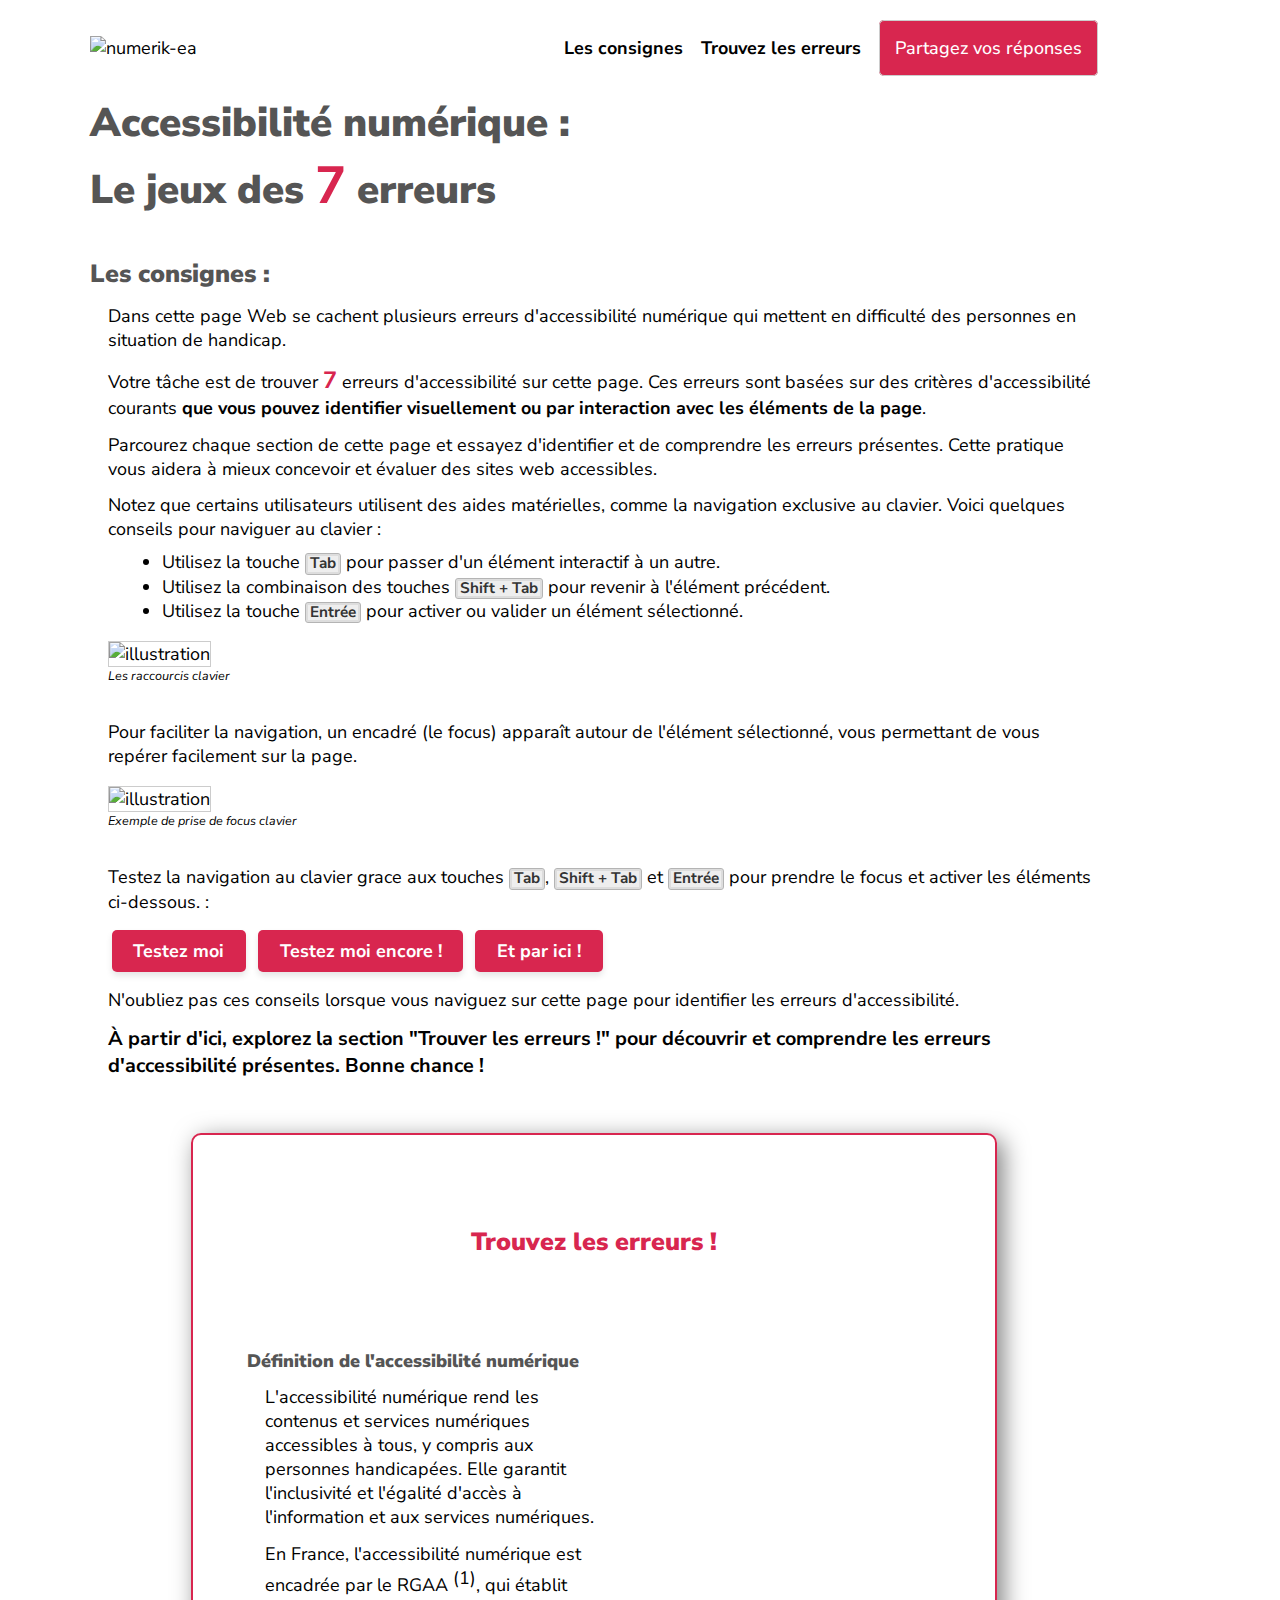
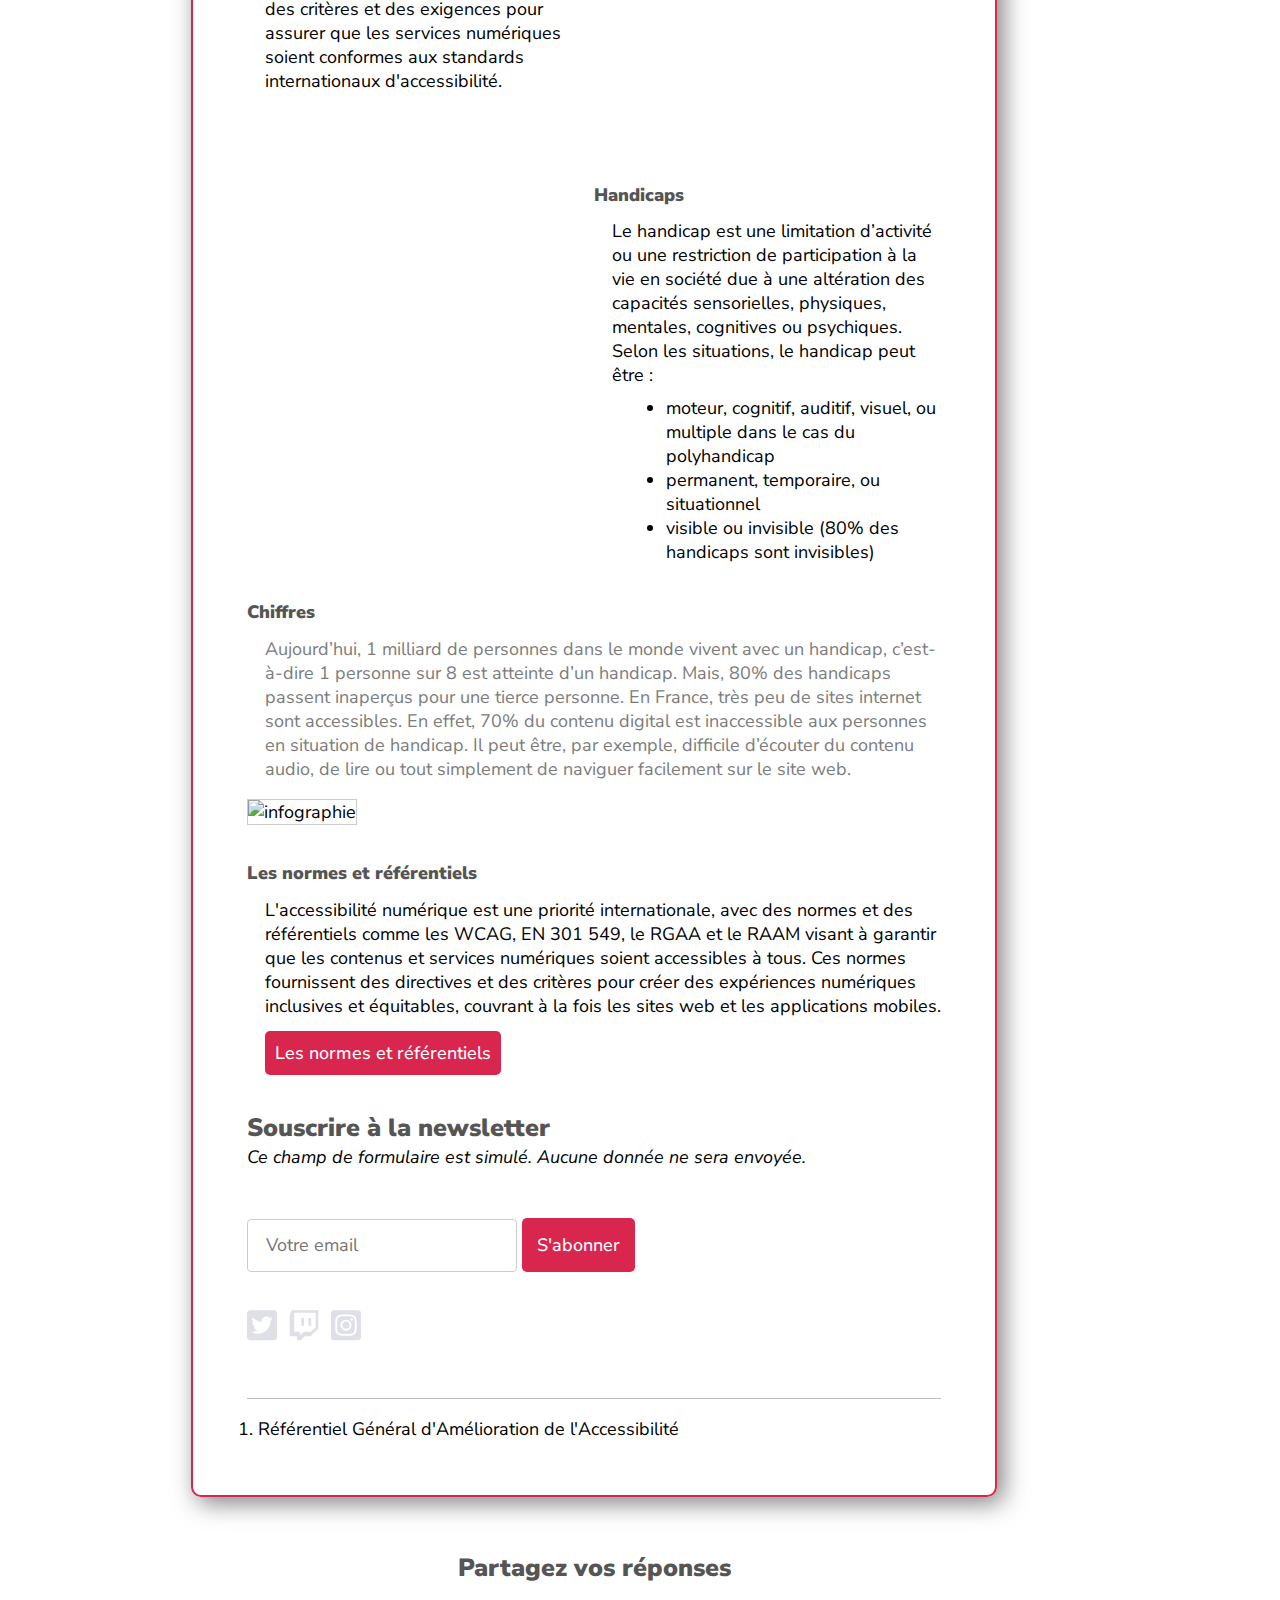
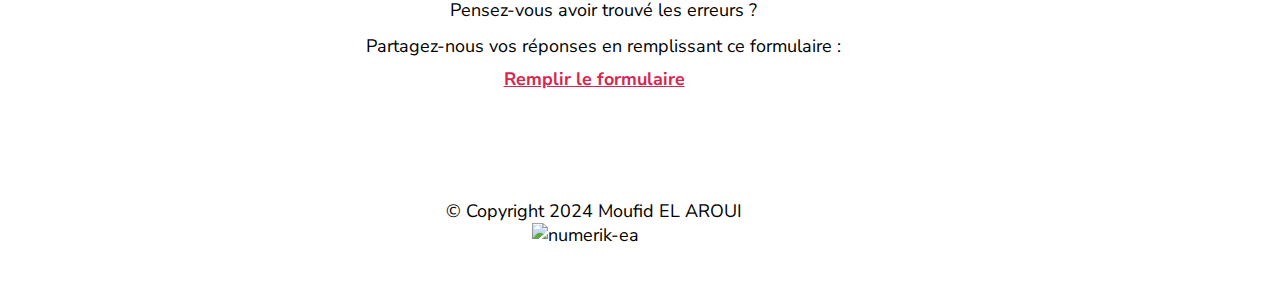
==== index.html @ 6dbd7372 "legende" ====
<!DOCTYPE html>
<html lang="fr">

<head>
    <meta charset="UTF-8">
    <meta http-equiv="X-UA-Compatible" content="IE=edge">
    <meta name="viewport" content="width=device-width, initial-scale=1.0">

    <!-- **********CSS*********** -->
    <link rel="stylesheet" href="./assets/style.css">

    <title>Accessibilité numérique : Trouvez les erreurs</title>
</head>


<!-- ***********BODY*********** -->

<body>

    <!-- ***********HEADER********** -->
    <header class="header" role="banner">

        <div class="header-logo">
            <img class="icon" src="./assets/img/numerik-ea-thumb.jpg" alt="numerik-ea">
        </div>
        <nav class="nav" role="navigation">
            <ul class="ul">
                <li><a href="#les_consignes">Les consignes</a></li>
                <li><a href="#les_erreurs">Trouvez les erreurs</a></li>
                <li><a href="#partage">Partagez vos réponses</a></li>

            </ul>
        </nav>
        <button type="button" id="mobile-nav-btn" class="mobile-nav-btn" aria-expanded="false">
            <img src="https://upload.wikimedia.org/wikipedia/commons/b/b2/Hamburger_icon.svg" alt="Menu">
        </button>
    </header>

    <div id="mobile-nav">
        <nav class="nav" role="navigation">
            <ul class="ul Cul">
                <li><a href="#les_consignes">Les consignes</a></li>
                <li><a href="#les_erreurs">Trouvez les erreurs</a></li>
                <li><a href="#paratge">Partagez vos réponses</a></li>
            </ul>
        </nav>
    </div>

    <main class="main" role="main" id="main">
        <div class="home">
            <h1 class="h1">Accessibilité numérique : <br> Le jeux des <span class="seven">7</span> erreurs</h1>
            <h2 id="les_consignes" class="h2">Les consignes :</h2>
            <section class="section3">

                <div class="content">

                    <p class="bullet Cbullet">Dans cette page Web se cachent plusieurs erreurs d'accessibilité numérique
                        qui
                        mettent en difficulté
                        des personnes en situation de handicap.</p>
                    <p class="bullet Cbullet">Votre tâche est de trouver <span class="seven">7</span> erreurs
                        d'accessibilité sur cette page. Ces
                        erreurs sont basées sur des critères d'accessibilité courants <strong>que
                            vous pouvez identifier visuellement ou par interaction avec les éléments de la
                            page</strong>.</p>
                    <p class="bullet Cbullet">Parcourez chaque section de cette page et essayez d'identifier et de
                        comprendre les erreurs présentes. Cette pratique vous aidera à mieux concevoir et évaluer des
                        sites
                        web accessibles.</p>
                    <p class="bullet Cbullet">Notez que certains utilisateurs utilisent des aides matérielles, comme la
                        navigation exclusive au clavier. Voici quelques conseils pour naviguer au clavier :</p>
                    <ul class="ul2 Cul2">
                        <li>Utilisez la touche <span class="kbd">Tab</span> pour passer d'un élément interactif à un
                            autre.
                        </li>
                        <li>Utilisez la combinaison des touches <span class="kbd">Shift + Tab</span> pour revenir à
                            l'élément
                            précédent.
                        </li>
                        <li>Utilisez la touche <span class="kbd">Entrée</span> pour activer ou valider un élément
                            sélectionné.</li>
                    </ul>
                    <figure role="figure" aria-label="les raccourcis clavier"><img class="img__info" src="/assets/img/clavier3.png" alt="illustration">
                        <figcaption>
                            Les raccourcis clavier
                        </figcaption>
                    </figure>
                    
                    <p class="bullet Cbullet">Pour faciliter la navigation, un encadré (le focus) apparaît autour de
                        l'élément sélectionné, vous permettant de vous repérer facilement sur la page.</p>
                        <figure role="figure" aria-label="exemple de prise de focus"><img class="img__info" src="/assets/img/focus.png" alt="illustration">
                            <figcaption>
                                Exemple de prise de focus clavier
                            </figcaption>
                        </figure>
                        
                    <p class="bullet Cbullet">Testez la navigation au clavier grace aux touches <span
                            class="kbd">Tab</span>, <span class="kbd">Shift + Tab</span> et <span
                            class="kbd">Entrée</span> pour prendre le focus et activer les éléments ci-dessous. :</p>
                    <div class="button-container"><button onclick="alert('Réussi !')" tabindex="0">Testez moi</button>
                        <button onclick="alert('Réussi !')" tabindex="0">Testez moi encore !</button>
                        <button onclick="alert('Réussi !')" tabindex="0">Et par ici !</button>
                    </div>
                    <p class="bullet Cbullet">N'oubliez pas ces conseils lorsque vous naviguez sur cette page pour
                        identifier les erreurs d'accessibilité.</p>
                    <p class="bullet Cbullet motivation">À partir d'ici, explorez la section "Trouver les erreurs !"
                        pour
                        découvrir et comprendre les erreurs d'accessibilité présentes. Bonne chance !</p>
                </div>
                <!-- <div class="img__container"><img src="/assets/img/instructional-aids_tcm11-262156_w1024_n.png" alt="">
                </div> -->
            </section>
            <div class="errors">
                <h2 class="h2" id="les_erreurs">Trouvez les erreurs !</h2>
                <section class="section">

                    <div class="content">
                        <h3 class="h3">Définition de l'accessibilité numérique</h3>
                        <p class="bullet Cbullet">
                            L'accessibilité numérique rend les contenus et services numériques accessibles à tous, y
                            compris aux personnes handicapées. Elle garantit l'inclusivité et l'égalité d'accès à
                            l'information et aux services numériques.</p>
                        <p class="bullet Cbullet">En France, l'accessibilité numérique est encadrée par le RGAA<a
                                id="note1a"> <sup>(1)</sup></a>,
                            qui établit des critères et des exigences pour assurer que les services numériques soient
                            conformes aux standards internationaux d'accessibilité.</p>
                    </div>
                    <div class="img__container"><img src="/assets/img/ay11-700x510.png" alt="">
                    </div>
                </section>
                <section class="section">
                    <div  class="img__container"><img  src="/assets/img/handicap.jpg" alt="">
                    </div>
                    <div class="content">
                        <h3 class="h3">Handicaps</h3>
                        <p class="bullet Cbullet">Le handicap est une limitation d’activité ou une restriction de
                            participation
                            à la vie
                            en société due à une altération des capacités sensorielles, physiques, mentales, cognitives
                            ou
                            psychiques. Selon les situations, le handicap peut être :</p>

                        <ul class="ul2 Cul2">
                            <li>moteur, cognitif, auditif, visuel, ou multiple dans le cas du polyhandicap</li>
                            <li>permanent, temporaire, ou situationnel</li>
                            <li>visible ou invisible (80% des handicaps sont invisibles)</li>
                        </ul>
                    </div>

                </section>
                <section class="section3">

                    <div class="content">
                        <h3 class="h3">Chiffres</h3>
                        <p class="bullet">Aujourd’hui, 1 milliard de personnes dans le monde vivent avec un
                            handicap,
                            c’est-à-dire 1 personne sur 8 est atteinte d’un handicap. Mais, 80% des handicaps passent
                            inaperçus
                            pour une tierce personne.
                            En France, très peu de sites internet sont accessibles. En effet, 70% du contenu digital est
                            inaccessible aux personnes en situation de handicap. Il peut être, par exemple, difficile
                            d’écouter
                            du contenu audio, de lire ou tout simplement de naviguer facilement sur le site web. </p>

                    </div>
                    <div class="stats">
                        <img id="infography" src="./assets/img/1637050311523_NC.jpg" alt="infographie">
                    </div>
                </section>
                <section class="section3">

                    <div class="content">
                        <h3 class="h3" id="normeref">Les normes et référentiels</h3>
                        <p class="bullet Cbullet">L'accessibilité numérique est une priorité internationale, avec des
                            normes
                            et des référentiels comme les WCAG, EN 301 549, le RGAA et le RAAM visant à garantir que les
                            contenus et services numériques soient accessibles à tous. Ces normes fournissent des
                            directives
                            et des critères pour créer des expériences numériques inclusives et équitables, couvrant à
                            la
                            fois les sites web et les applications mobiles.</p>

                    </div>
                    <div class="x">
                        <button class="modal-toggle">Les normes et référentiels</button>
                        <div class="modal" role="dialog" aria-labelledby="modal__label" aria-modal="true">
                            <div class="modal__body">
                                <div class="modal__close">Fermer</div>

                                <h1 id="modal__label" tabindex="-1">Les normes et référentiels</h1>
                                <p>
                                <ul class="ul2 Cul2">
                                    <li>
                                        <h3 class="h3">WCAG (Web Content Accessibility Guidelines)</h3>
                                        <p class="bullet Cbullet">Les <a
                                                href="https://www.w3.org/WAI/standards-guidelines/wcag/fr">WCAG</a> sont
                                            des
                                            lignes directrices internationales pour l'accessibilité du contenu web,
                                            développées par le W3C (World Wide Web Consortium) à travers l'Initiative
                                            pour
                                            l'accessibilité du web (WAI). </p>
                                    </li>
                                    <li>
                                        <h3 class="h3">EN 301 549</h3>
                                        <p class="bullet Cbullet"><a
                                                href="https://www.google.com/url?sa=t&rct=j&q=&esrc=s&source=web&cd=&ved=2ahUKEwjItPX-kceGAxWGUaQEHS28MygQFnoECBIQAQ&url=https%3A%2F%2Faccessibilite.numerique.gouv.fr%2Fdoc%2Ffr_301549v020102p.pdf&usg=AOvVaw0vow2rZ2_fEWPfgcjVpPuM&opi=89978449">EN
                                                301 549</a> est la norme européenne spécifiant les exigences
                                            fonctionnelles
                                            pour l'accessibilité des produits et services TIC (technologies de
                                            l'information
                                            et de la communication). Cette norme a été élaborée par le CEN, le CENELEC
                                            et
                                            l'ETSI en réponse à une demande de la Commission européenne. Elle est basée
                                            sur
                                            les WCAG et d'autres standards internationaux, et elle couvre un large
                                            éventail
                                            de technologies, y compris les sites web, les applications, les logiciels et
                                            le
                                            matériel.</p>
                                    </li>
                                    <li>
                                        <h3 class="h3">RGAA (Référentiel Général d'Amélioration de l'Accessibilité)</h3>
                                        <p class="bullet Cbullet">Le <a
                                                href="https://accessibilite.numerique.gouv.fr/">RGAA</a> est le
                                            référentiel
                                            français pour l'accessibilité des services numériques. Il vise à rendre les
                                            services de l'État accessibles à tous. Les exigences du RGAA sont alignées
                                            sur
                                            les WCAG 2.1 niveau AA. Il fournit un cadre détaillé pour l'évaluation et
                                            l'amélioration de l'accessibilité des sites web et des applications,
                                            incluant
                                            des critères spécifiques et des tests pour vérifier la conformité.</p>
                                    </li>
                                    <li>
                                        <h3 class="h3">RAAM (Référentiel d'Accessibilité pour les Applications Mobiles)
                                        </h3>
                                        <p class="bullet Cbullet">Le <a
                                                href="https://accessibilite.public.lu/fr/raam1/index.html">RAAM</a> est
                                            un
                                            référentiel spécifiquement conçu pour l'accessibilité des applications
                                            mobiles.
                                            Il s'inspire des WCAG et des meilleures pratiques en matière d'accessibilité
                                            numérique, tout en s'adaptant aux particularités des interfaces mobiles. Le
                                            RAAM
                                            fournit des lignes directrices pour garantir que les applications mobiles
                                            soient
                                            accessibles aux utilisateurs ayant divers handicaps, en tenant compte des
                                            interactions tactiles, de la navigation sur petit écran et des technologies
                                            d'assistance mobiles.</p>
                                    </li>
                                </ul>
                                </p>

                            </div>
                            <div class="modal__overlay"></div>
                        </div>
                    </div>

                </section>

                <section class="section3">


                    <h3 class="h2" id="newsletter">Souscrire à la newsletter</h3>
                    <p><i>Ce champ de formulaire est simulé. Aucune donnée ne sera envoyée.</i></p>
                    <form>
                        <div class="form-group Cform-group">

                            <!-- <label class="label" for="xxx">Votre adresse email (exemple : nom@mail.fr): </label> -->
                            <input type="email" id="xxx" placeholder="Votre email" autocomplete="email">
                            <button type="submit">S'abonner</button>
                        </div>
                    </form>

                    <div class="social Csocial">
                        <ul class="ul">
                            <li><a href="#"><svg role="img" aria-label="Visitez notre page Twitter"
                                        xmlns="http://www.w3.org/2000/svg" viewBox="0 0 448 512">
                                        <path
                                            d="M400 32H48C21.5 32 0 53.5 0 80v352c0 26.5 21.5 48 48 48h352c26.5 0 48-21.5 48-48V80c0-26.5-21.5-48-48-48zm-48.9 158.8c.2 2.8.2 5.7.2 8.5 0 86.7-66 186.6-186.6 186.6-37.2 0-71.7-10.8-100.7-29.4 5.3.6 10.4.8 15.8.8 30.7 0 58.9-10.4 81.4-28-28.8-.6-53-19.5-61.3-45.5 10.1 1.5 19.2 1.5 29.6-1.2-30-6.1-52.5-32.5-52.5-64.4v-.8c8.7 4.9 18.9 7.9 29.6 8.3a65.447 65.447 0 0 1-29.2-54.6c0-12.2 3.2-23.4 8.9-33.1 32.3 39.8 80.8 65.8 135.2 68.6-9.3-44.5 24-80.6 64-80.6 18.9 0 35.9 7.9 47.9 20.7 14.8-2.8 29-8.3 41.6-15.8-4.9 15.2-15.2 28-28.8 36.1 13.2-1.4 26-5.1 37.8-10.2-8.9 13.1-20.1 24.7-32.9 34z" />
                                    </svg></a></li>

                            <li><a href="#"><svg role="img" aria-label="Visitez notre page Discord"
                                        xmlns="http://www.w3.org/2000/svg" viewBox="0 0 448 512">
                                        <path
                                            d="M40.1 32L10 108.9v314.3h107V480h60.2l56.8-56.8h87l117-117V32H40.1zm357.8 254.1L331 353H224l-56.8 56.8V353H76.9V72.1h321v214zM331 149v116.9h-40.1V149H331zm-107 0v116.9h-40.1V149H224z" />
                                    </svg>
                                </a></li>
                            <li><a href="#"><svg role="img" aria-label="Visitez notre page Instagram"
                                        xmlns="http://www.w3.org/2000/svg" data-prefix="fab"
                                        data-icon="instagram-square" class="svg-inline--fa fa-instagram-square fa-w-14"
                                        viewBox="0 0 448 512">
                                        <path
                                            d="M224,202.66A53.34,53.34,0,1,0,277.36,256,53.38,53.38,0,0,0,224,202.66Zm124.71-41a54,54,0,0,0-30.41-30.41c-21-8.29-71-6.43-94.3-6.43s-73.25-1.93-94.31,6.43a54,54,0,0,0-30.41,30.41c-8.28,21-6.43,71.05-6.43,94.33S91,329.26,99.32,350.33a54,54,0,0,0,30.41,30.41c21,8.29,71,6.43,94.31,6.43s73.24,1.93,94.3-6.43a54,54,0,0,0,30.41-30.41c8.35-21,6.43-71.05,6.43-94.33S357.1,182.74,348.75,161.67ZM224,338a82,82,0,1,1,82-82A81.9,81.9,0,0,1,224,338Zm85.38-148.3a19.14,19.14,0,1,1,19.13-19.14A19.1,19.1,0,0,1,309.42,189.74ZM400,32H48A48,48,0,0,0,0,80V432a48,48,0,0,0,48,48H400a48,48,0,0,0,48-48V80A48,48,0,0,0,400,32ZM382.88,322c-1.29,25.63-7.14,48.34-25.85,67s-41.4,24.63-67,25.85c-26.41,1.49-105.59,1.49-132,0-25.63-1.29-48.26-7.15-67-25.85s-24.63-41.42-25.85-67c-1.49-26.42-1.49-105.61,0-132,1.29-25.63,7.07-48.34,25.85-67s41.47-24.56,67-25.78c26.41-1.49,105.59-1.49,132,0,25.63,1.29,48.33,7.15,67,25.85s24.63,41.42,25.85,67.05C384.37,216.44,384.37,295.56,382.88,322Z" />
                                    </svg></a></li>
                        </ul>
                    </div>
                </section>
                <div class="notebdp">
                    <h2 class="visually-hidden" id="footnote-label">Notes de bas de page</h2>
                    <ol>
                        <li id="note1">Référentiel Général d'Amélioration de l'Accessibilité </li>
                    </ol>
                </div>
            </div>
            <div class="form-link">
                <h2 id="partage" class="h2">Partagez vos réponses</h2>
                <p class="bullet Cbullet">Pensez-vous avoir trouvé les erreurs ?</p>
                    <p class="bullet Cbullet">Partagez-nous vos réponses en
                        remplissant ce formulaire :</p>
                <a href="https://example.com/form" target="_blank">Remplir le formulaire</a>
            </div>
        </div>
    </main>
    <footer class="footer" role="contentinfo">

        <div class="iconcopy">
            <p class="copyright Ccopyright">© Copyright 2024 Moufid EL AROUI</p>
            <img class="icon" src="./assets/img/numerik-ea-thumb.jpg" alt="numerik-ea">

            <!-- <a href="https://www.numerik-ea.fr/" class="numerikea" aria-label="Visiter le site numerikea"><img
                        src="./assets/img/téléchargement.png" alt="numerikea"></a> -->
        </div>
    </footer>

    <!-- **********JAVASCRIPT*********** -->
    <script src="./assets/main.js"></script>
</body>

</html>
---- assets/style.css ----
@import url("https://fonts.googleapis.com/css2?family=Nunito+Sans:wght@200;300;400;600;700;800&display=swap");
* {
  margin: 0;
  padding: 0;
  font-family: "Nunito Sans", sans-serif;
  box-sizing: border-box;
  font-size: 18px;
}

body {
  background-color: #ffffff;
  color: black;
  width: 90%;
  margin: 1rem 2rem 2rem 1rem;
  /* counter-reset: footnotes; */
}
body .sr-only {
  border: 0 !important;
  clip: rect(1px, 1px, 1px, 1px) !important;
  -webkit-clip-path: inset(50%) !important;
  clip-path: inset(50%) !important;
  height: 1px !important;
  overflow: hidden !important;
  padding: 0 !important;
  position: absolute !important;
  width: 1px !important;
  white-space: nowrap !important;
}

body .header {
  display: flex;
  justify-content: space-between;
  align-items: center;
  margin-top: 2rem;
  margin-bottom: 2rem;
}
body .header .nav {
  display: none;
}
.icon {
  max-width: 10rem;
  max-height: 10rem;
  margin-right: 1rem;
}

body #mobile-nav-btn {
  background: none;
  border: none;
}

body #mobile-nav {
  background-color: #d8264f;
  color: white;
  margin: Opx auto;
  display: none;
  margin-bottom: 1rem;
}
body #mobile-nav .nav {
  width: 100%;
  padding: 20px 0px;
}
body #mobile-nav .nav .ul {
  list-style-type: none;
  display: flex;
  flex-direction: column;
  align-items: flex-start;
  justify-content: center;
  row-gap: 5px;
}
body #mobile-nav .nav .ul li {
  width: 100%;
  padding: 10px;
}
body #mobile-nav .nav .ul li a {
  display: block;
  text-decoration: none;
  color: #fff;
  font-weight: 700;
  text-align: center;
}
body #mobile-nav .nav .ul li a:hover {
  color: black;
}
body #mobile-nav.active {
  display: block;
}
body .mobile-nav-btn {
  cursor: pointer;
  margin-left: 2rem;
}
body .home .section {
  margin-top: 3rem;
}

.seven {
  font-weight: bold;
  font-size: 130%;
  color: #d8264f;
}
.motivation {
  margin-top: 20px;
  font-size: 1.1em;
  font-weight: bold;
  color: #333;
}

p a[title^="Aller à la note de bas de page"] {
  /* counter-increment: footnotes;  */
  text-decoration: none;
  color: inherit;
  cursor: pointer;
  /* outline: none; 2 */
}

li a[title^="Aller à la note de bas de page"] {
  /* counter-increment: footnotes;  */
  text-decoration: none;
  color: inherit;
  cursor: pointer;
  /* outline: none;*/
}

p a[title^="Aller à la note de bas de page"] sup {
  vertical-align: super;
  font-size: 0.6em;
  font-weight: bold;
  margin-left: 2px;
  color: inherit;
}

li a[title^="Aller à la note de bas de page"] sup {
  vertical-align: super;
  font-size: 0.6em;
  font-weight: bold;
  margin-left: 2px;
  color: inherit;
}

.errors {
  max-width: 80%;
  border: #d8264f solid 2px;
  padding : 1rem;
  margin-right: auto;
  margin-left: auto;
  margin-top: 3rem;
  margin-bottom: 3rem;
  border-radius: 10px;
  box-shadow: 6px 6px 25px rgba(0, 0, 0, 0.5);
}

#les_erreurs{
  color: #d8264f;
}


.notebdp {
  margin-top: 50px;
  border-top: 1px solid silver;
  font-size: 0.8em;
}

.notebdp ol {
  margin-top: 1rem;
  margin-left: 0.6rem;
}

.visually-hidden {
  position: absolute;
  clip: rect(0 0 0 0);
  visibility: hidden;
  opacity: 0;
}

.kbd {
  background-color: #eee;
  border: 1px solid #b4b4b4;
  border-radius: 3px;
  box-shadow: 0 1px 0 #fff, 0 0 0 2px #ddd inset;
  color: #333;
  display: inline-block;
  font-size: 0.85em;
  font-weight: 700;
  line-height: 1;
  padding: 2px 4px;
  white-space: nowrap;
}
.button-container {
  margin-top: 0.7rem;
  margin-left: 1rem;
}
.button-container button {
  background-color: #d8264f;
  color: white;
  border: none;
  border-radius: 5px;
  padding: 0.5rem 1.2rem;
  margin: 0.2rem;
  font-size: 1em;
  font-weight: bold;
  cursor: pointer;
  transition: background-color 0.3s, transform 0.3s;
  box-shadow: 0 4px 6px rgba(0, 0, 0, 0.1);
}

.section .img__container img {
  width: 40%;
  max-width: 100%;
  height: auto;
}

.section .img__container {
  display: none;
}

p.bullet {
  margin-top: 0.7rem;
  margin-left: 1rem;
  color: #7c7c7c;
  /* text-align: justify; */
  /* font-size: 0.9rem; */
}



p.Cbullet {
  color: black;
}


.ul2 {
  margin-top: 0.5rem;
  margin-left: 4rem;
  /* font-size: 0.9rem; */
  color: #7c7c7c;
}

.Cul2 {
  color: black;
}

body .home .h1 {
  font-size: 40px;
  color: #555555;
  font-weight: 900;
  margin-bottom: 0.7rem;
}

body .home .h2 {
  font-size: 25px;
  color: #555555;
  font-weight: 900;
  margin-top: 2rem;
}

body .home .h3 {
  margin-top: 2rem;
  font-weight: 900;
  color: #555555;
}

body .home .stats img {
  width: 100%;
  margin-top: 1rem;
  border: 1px solid #cccccc;
}



body .home form .form-group {
  margin-top: 2rem;
}

body .home form .form-group .label {
  color: black;
}

body .home form .form-group input {
  background: #ffffff;
  padding: 0.75rem 1rem; /* Ajout de padding pour une meilleure ergonomie */
  width: 100%; /* Assure que l'input prend toute la largeur disponible */
  max-width: 15rem; /* Empêche l'input de dépasser la largeur de son conteneur */
  border: 1px solid #ccc; /* Utilisation d'une couleur de bordure plus douce */
  border-radius: 4px;
  box-sizing: border-box; /* Assure que padding et border sont inclus dans la largeur totale */
  margin-top: 0.75rem; /* Espace entre les éléments */
  transition: border-color 0.3s;
}

body .home form .form-group button {
  background: #d8264f;
  color: #ffffff;
  padding: 15px;
  border: 0;
  border-radius: 5px;
  font-weight: 500;
  font-size: 1rem;
  outline: none;
  cursor: pointer;
  /* margin-top: 0.75rem; */
}

body .home form .Cform-group button {
  background: #d8264f;
  margin-top: 0.6rem;
}

body .home .social {
  margin-top: 2rem;
  display: flex;
  flex-direction: column;
  row-gap: 15px;
}
body .home .social .ul {
  list-style-type: none;
  display: flex;
  -moz-column-gap: 12px;
  column-gap: 12px;
  justify-content: left;
}
body .home .social .ul li a svg {
  width: 30px;
  fill: #dedfe7;
}
/* body .home .Csocial .ul li a svg {
  fill: black; */
/* } */

body .footer {
  /* text-align: center; */
  margin-top: 2rem;
  padding-top: 2rem;
  /* border-top: 1px solid silver; */
  font-size: 0.8em;
}

.footer p {
  text-align: center;
}

body .footer ol {
  padding-left: 20px;
}

.iconcopy {
  text-align: center;
}

body .footer .copyright {
  margin-top: 2rem;
  color: #7c7c7c;
}

.footer .icon {
  max-width: 8rem;
}

body .footer .Ccopyright {
  color: black;
}

@media only screen and (min-width: 959px) {
  body {
    padding-left: 2rem;
    padding-right: 2rem;
  }

  body .header .nav {
    display: block;
  }
  body .header .nav .ul {
    list-style-type: none;
    display: flex;
    align-items: center;
    -moz-column-gap: 18px;
    column-gap: 18px;
  }

  body .header .nav .ul li a {
    text-decoration: none;
    color: black;
    font-weight: 700;
  }

  body .header .nav .ul li:last-of-type a {
    background: #d8264f;
    color: #ffffff;
    padding: 15px;
    border: 1px solid #cccccc;
    border-radius: 5px;
    font-weight: 500;
    font-size: 1rem;
  }

  body .header .header-logo .icon {
    max-width: 9rem;
    max-height: 9rem;
  }

  body .home .section .stats img {
    max-width: 30rem;
  }

  body .mobile-nav-btn {
    display: none;
  }

  .section {
    display: grid;
    grid-template-columns: repeat(2, 1fr);
  }

  .section .img__container {
    display: flex;
    justify-content: center;
    /* align-items: center; */
    margin-top: auto;
    margin-bottom: auto;
  }

  .section .img__container img {
    max-width: 15rem;
    max-height: 15rem;
  }

  .errors {
    padding: 3rem;
  }

  
}
@media only screen and (min-width: 1024px) {
  body {
    padding-left: 4rem;
    padding-right: 4rem;
  }
}

.section2 {
  padding-top: 2rem;
  display: flex;
  justify-content: center;
  align-items: center;
}



.capture {
  margin-top: 1rem;
  margin-left: 1rem;
  margin-right: 1rem;
}
.capture img {
  width: 100%;
  max-width: -moz-max-content;
  max-width: max-content;
  border: 1px solid black;
}

/* Style pour les balises <code> */
code {
  font-family: "Courier New", monospace;
  /* font-size: 14px; */
  background-color: #f4f4f4;
  padding: 2px 4px;
  border: 1px solid #ccc;
  border-radius: 4px;
  color: #333;
  display: inline-block;
}

.modal {
  position: relative;
 }

.modal__body {
  background-color: #fff;
  max-width: 60%;
  border-radius: 4px;
  display: none;
  left: 50%;
  margin-left: auto;
  margin-right: auto;
  padding: 20px;
  position: fixed;
  top: 50%;
  transform: translate(-50%, -50%);
  width: 90%; /* Ajustez la largeur pour les petits écrans */
  z-index: 10;
  max-height: 80%; /* Limitez la hauteur pour éviter les dépassements */
  overflow-y: auto; /* Ajoutez un défilement si le contenu dépasse la hauteur maximale */
}

/* .modal__body .ul2{
  margin-left: 1rem;
} */

.modal__overlay {
  background-color: rgba(0, 0, 0, 0.5);
  display: none;
  left: 0;
  position: fixed;
  height: 100%;
  margin: 0;
  padding: 0;
  top: 0;
  width: 100%;
  z-index: 5;
  overflow: hidden;
}

.modal h1 {
  margin-top: 0;
}

.modal__close {
  float: right;
  background: #d8264f;
  color: #ffffff;
  padding: 10px;
  border: 0;
  border-radius: 5px;
  font-weight: 500;
  font-size: 1rem;
  margin-top: 0.75rem;
}

.modal-toggle {
  background: #d8264f;
  color: #ffffff;
  padding: 10px;
  border: 0;
  border-radius: 5px;
  font-weight: 500;
  font-size: 1rem;
  margin-top: 0.75rem;
  margin-left: 1rem;
}

@media (max-width: 768px) {
  .modal__body {
    width: 90%; /* Ajustez la largeur pour les petits écrans */
    padding: 10px; /* Réduisez le padding pour plus de place */
  }

  .modal__close {
    font-size: 0.875rem; /* Ajustez la taille du texte */
    padding: 8px; /* Réduisez le padding du bouton */
  }

  .modal-toggle {
    font-size: 0.875rem; /* Ajustez la taille du texte */
    padding: 8px; /* Réduisez le padding du bouton */
  }
}

#les_erreurs {
  text-align: center;
}

.form-link {
  margin-top: 1rem;
  text-align: center;
}

.form-link p {
  margin-bottom: 0.5rem;
}

.form-link a {
  color: #d8264f;
  text-decoration: underline;
  font-weight: bold;
}

.form-link a:hover {
  color: #a81a3f;
}

.img__info {
  max-width: 100%;
 
  margin-top: 1rem;
  
  height: auto;
  margin-left: 1rem;
  border: 1px solid #cccccc;
}

#infography {
  max-width: 40rem;
  max-height: 40rem;
}

figure{
  margin-bottom: 2rem;
}

figcaption {
  margin-left: 1rem;
  font-size: 0.7rem;
  font-style: italic;
}
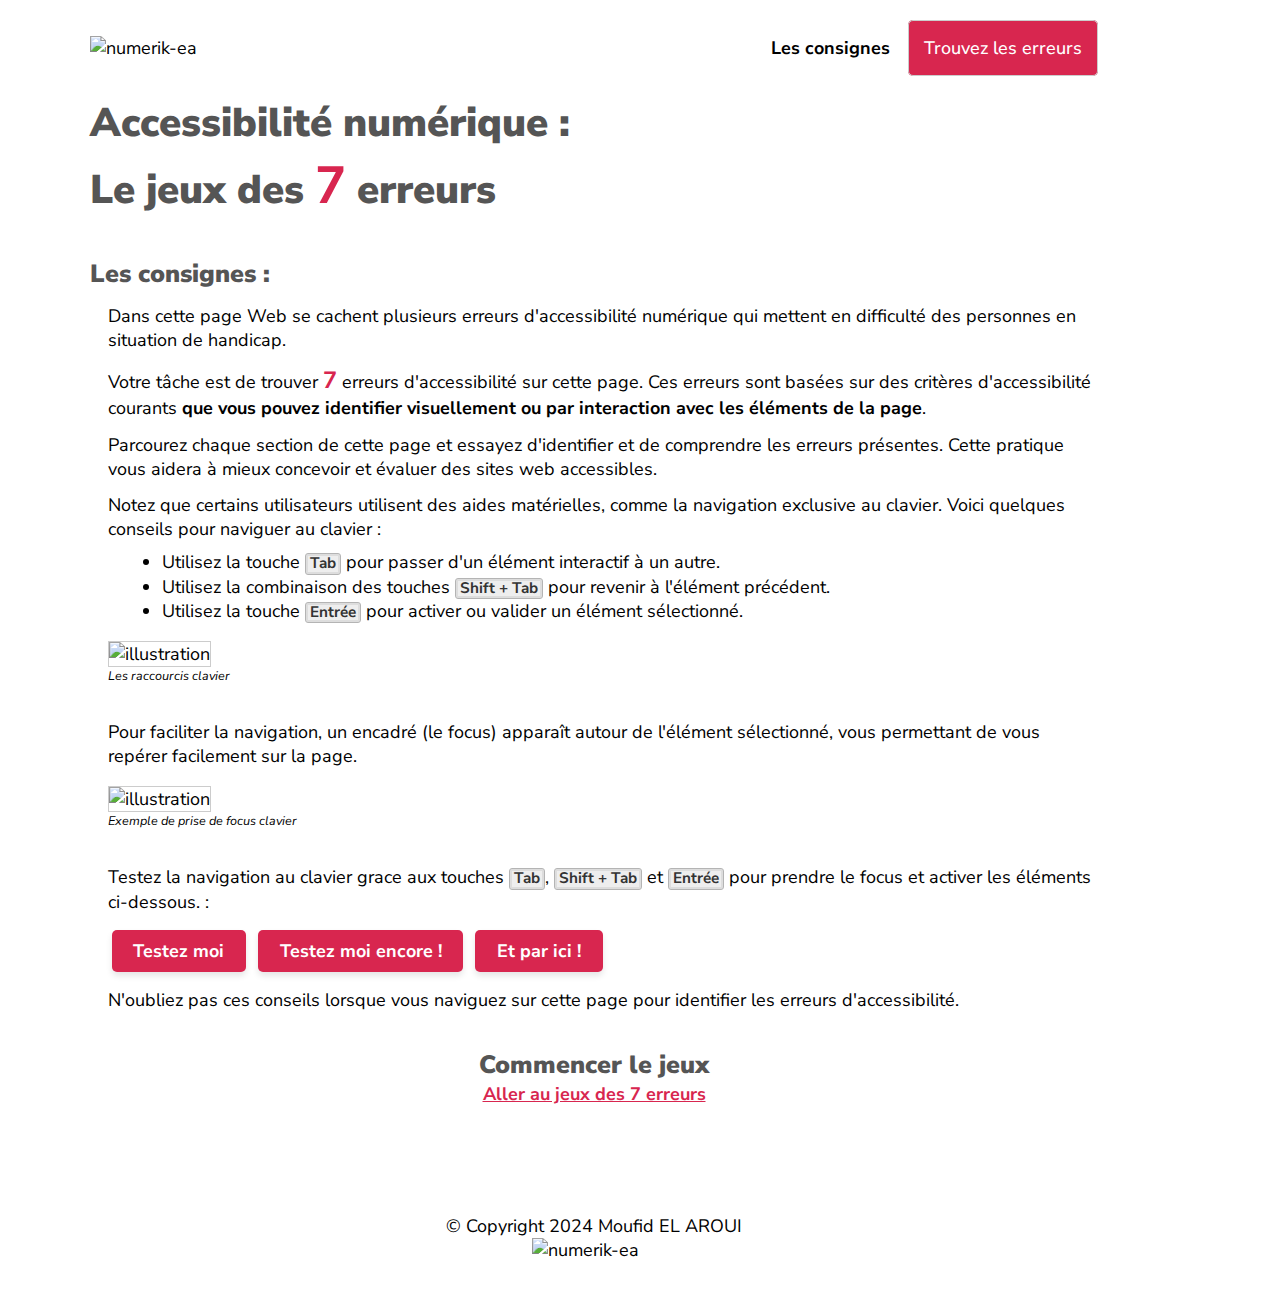
==== commit 87d87c97: "on recommence" ====
--- a/index.html
+++ b/index.html
@@ -9,7 +9,7 @@
     <!-- **********CSS*********** -->
     <link rel="stylesheet" href="./assets/style.css">
 
-    <title>Accessibilité numérique : Trouvez les erreurs</title>
+    <title>Accessibilité numérique : Les consignes</title>
 </head>
 
 
@@ -25,9 +25,9 @@
         </div>
         <nav class="nav" role="navigation">
             <ul class="ul">
-                <li><a href="#les_consignes">Les consignes</a></li>
-                <li><a href="#les_erreurs">Trouvez les erreurs</a></li>
-                <li><a href="#partage">Partagez vos réponses</a></li>
+                <li><a href="./index.html">Les consignes</a></li>
+                <li><a href="./7erreurs.html">Trouvez les erreurs</a></li>
+                
 
             </ul>
         </nav>
@@ -39,9 +39,9 @@
     <div id="mobile-nav">
         <nav class="nav" role="navigation">
             <ul class="ul Cul">
-                <li><a href="#les_consignes">Les consignes</a></li>
-                <li><a href="#les_erreurs">Trouvez les erreurs</a></li>
-                <li><a href="#paratge">Partagez vos réponses</a></li>
+                <li><a href="./index.html">Les consignes</a></li>
+                <li><a href="./7erreurs.html">Trouvez les erreurs</a></li>
+                
             </ul>
         </nav>
     </div>
@@ -103,212 +103,17 @@
                     </div>
                     <p class="bullet Cbullet">N'oubliez pas ces conseils lorsque vous naviguez sur cette page pour
                         identifier les erreurs d'accessibilité.</p>
-                    <p class="bullet Cbullet motivation">À partir d'ici, explorez la section "Trouver les erreurs !"
+                    <!-- <p class="bullet Cbullet motivation">À partir d'ici, explorez la section "Trouver les erreurs !"
                         pour
-                        découvrir et comprendre les erreurs d'accessibilité présentes. Bonne chance !</p>
+                        découvrir et comprendre les erreurs d'accessibilité présentes. Bonne chance !</p> -->
                 </div>
                 <!-- <div class="img__container"><img src="/assets/img/instructional-aids_tcm11-262156_w1024_n.png" alt="">
                 </div> -->
             </section>
-            <div class="errors">
-                <h2 class="h2" id="les_erreurs">Trouvez les erreurs !</h2>
-                <section class="section">
-
-                    <div class="content">
-                        <h3 class="h3">Définition de l'accessibilité numérique</h3>
-                        <p class="bullet Cbullet">
-                            L'accessibilité numérique rend les contenus et services numériques accessibles à tous, y
-                            compris aux personnes handicapées. Elle garantit l'inclusivité et l'égalité d'accès à
-                            l'information et aux services numériques.</p>
-                        <p class="bullet Cbullet">En France, l'accessibilité numérique est encadrée par le RGAA<a
-                                id="note1a"> <sup>(1)</sup></a>,
-                            qui établit des critères et des exigences pour assurer que les services numériques soient
-                            conformes aux standards internationaux d'accessibilité.</p>
-                    </div>
-                    <div class="img__container"><img src="/assets/img/ay11-700x510.png" alt="">
-                    </div>
-                </section>
-                <section class="section">
-                    <div  class="img__container"><img  src="/assets/img/handicap.jpg" alt="">
-                    </div>
-                    <div class="content">
-                        <h3 class="h3">Handicaps</h3>
-                        <p class="bullet Cbullet">Le handicap est une limitation d’activité ou une restriction de
-                            participation
-                            à la vie
-                            en société due à une altération des capacités sensorielles, physiques, mentales, cognitives
-                            ou
-                            psychiques. Selon les situations, le handicap peut être :</p>
-
-                        <ul class="ul2 Cul2">
-                            <li>moteur, cognitif, auditif, visuel, ou multiple dans le cas du polyhandicap</li>
-                            <li>permanent, temporaire, ou situationnel</li>
-                            <li>visible ou invisible (80% des handicaps sont invisibles)</li>
-                        </ul>
-                    </div>
-
-                </section>
-                <section class="section3">
-
-                    <div class="content">
-                        <h3 class="h3">Chiffres</h3>
-                        <p class="bullet">Aujourd’hui, 1 milliard de personnes dans le monde vivent avec un
-                            handicap,
-                            c’est-à-dire 1 personne sur 8 est atteinte d’un handicap. Mais, 80% des handicaps passent
-                            inaperçus
-                            pour une tierce personne.
-                            En France, très peu de sites internet sont accessibles. En effet, 70% du contenu digital est
-                            inaccessible aux personnes en situation de handicap. Il peut être, par exemple, difficile
-                            d’écouter
-                            du contenu audio, de lire ou tout simplement de naviguer facilement sur le site web. </p>
-
-                    </div>
-                    <div class="stats">
-                        <img id="infography" src="./assets/img/1637050311523_NC.jpg" alt="infographie">
-                    </div>
-                </section>
-                <section class="section3">
-
-                    <div class="content">
-                        <h3 class="h3" id="normeref">Les normes et référentiels</h3>
-                        <p class="bullet Cbullet">L'accessibilité numérique est une priorité internationale, avec des
-                            normes
-                            et des référentiels comme les WCAG, EN 301 549, le RGAA et le RAAM visant à garantir que les
-                            contenus et services numériques soient accessibles à tous. Ces normes fournissent des
-                            directives
-                            et des critères pour créer des expériences numériques inclusives et équitables, couvrant à
-                            la
-                            fois les sites web et les applications mobiles.</p>
-
-                    </div>
-                    <div class="x">
-                        <button class="modal-toggle">Les normes et référentiels</button>
-                        <div class="modal" role="dialog" aria-labelledby="modal__label" aria-modal="true">
-                            <div class="modal__body">
-                                <div class="modal__close">Fermer</div>
-
-                                <h1 id="modal__label" tabindex="-1">Les normes et référentiels</h1>
-                                <p>
-                                <ul class="ul2 Cul2">
-                                    <li>
-                                        <h3 class="h3">WCAG (Web Content Accessibility Guidelines)</h3>
-                                        <p class="bullet Cbullet">Les <a
-                                                href="https://www.w3.org/WAI/standards-guidelines/wcag/fr">WCAG</a> sont
-                                            des
-                                            lignes directrices internationales pour l'accessibilité du contenu web,
-                                            développées par le W3C (World Wide Web Consortium) à travers l'Initiative
-                                            pour
-                                            l'accessibilité du web (WAI). </p>
-                                    </li>
-                                    <li>
-                                        <h3 class="h3">EN 301 549</h3>
-                                        <p class="bullet Cbullet"><a
-                                                href="https://www.google.com/url?sa=t&rct=j&q=&esrc=s&source=web&cd=&ved=2ahUKEwjItPX-kceGAxWGUaQEHS28MygQFnoECBIQAQ&url=https%3A%2F%2Faccessibilite.numerique.gouv.fr%2Fdoc%2Ffr_301549v020102p.pdf&usg=AOvVaw0vow2rZ2_fEWPfgcjVpPuM&opi=89978449">EN
-                                                301 549</a> est la norme européenne spécifiant les exigences
-                                            fonctionnelles
-                                            pour l'accessibilité des produits et services TIC (technologies de
-                                            l'information
-                                            et de la communication). Cette norme a été élaborée par le CEN, le CENELEC
-                                            et
-                                            l'ETSI en réponse à une demande de la Commission européenne. Elle est basée
-                                            sur
-                                            les WCAG et d'autres standards internationaux, et elle couvre un large
-                                            éventail
-                                            de technologies, y compris les sites web, les applications, les logiciels et
-                                            le
-                                            matériel.</p>
-                                    </li>
-                                    <li>
-                                        <h3 class="h3">RGAA (Référentiel Général d'Amélioration de l'Accessibilité)</h3>
-                                        <p class="bullet Cbullet">Le <a
-                                                href="https://accessibilite.numerique.gouv.fr/">RGAA</a> est le
-                                            référentiel
-                                            français pour l'accessibilité des services numériques. Il vise à rendre les
-                                            services de l'État accessibles à tous. Les exigences du RGAA sont alignées
-                                            sur
-                                            les WCAG 2.1 niveau AA. Il fournit un cadre détaillé pour l'évaluation et
-                                            l'amélioration de l'accessibilité des sites web et des applications,
-                                            incluant
-                                            des critères spécifiques et des tests pour vérifier la conformité.</p>
-                                    </li>
-                                    <li>
-                                        <h3 class="h3">RAAM (Référentiel d'Accessibilité pour les Applications Mobiles)
-                                        </h3>
-                                        <p class="bullet Cbullet">Le <a
-                                                href="https://accessibilite.public.lu/fr/raam1/index.html">RAAM</a> est
-                                            un
-                                            référentiel spécifiquement conçu pour l'accessibilité des applications
-                                            mobiles.
-                                            Il s'inspire des WCAG et des meilleures pratiques en matière d'accessibilité
-                                            numérique, tout en s'adaptant aux particularités des interfaces mobiles. Le
-                                            RAAM
-                                            fournit des lignes directrices pour garantir que les applications mobiles
-                                            soient
-                                            accessibles aux utilisateurs ayant divers handicaps, en tenant compte des
-                                            interactions tactiles, de la navigation sur petit écran et des technologies
-                                            d'assistance mobiles.</p>
-                                    </li>
-                                </ul>
-                                </p>
-
-                            </div>
-                            <div class="modal__overlay"></div>
-                        </div>
-                    </div>
-
-                </section>
-
-                <section class="section3">
-
-
-                    <h3 class="h2" id="newsletter">Souscrire à la newsletter</h3>
-                    <p><i>Ce champ de formulaire est simulé. Aucune donnée ne sera envoyée.</i></p>
-                    <form>
-                        <div class="form-group Cform-group">
-
-                            <!-- <label class="label" for="xxx">Votre adresse email (exemple : nom@mail.fr): </label> -->
-                            <input type="email" id="xxx" placeholder="Votre email" autocomplete="email">
-                            <button type="submit">S'abonner</button>
-                        </div>
-                    </form>
-
-                    <div class="social Csocial">
-                        <ul class="ul">
-                            <li><a href="#"><svg role="img" aria-label="Visitez notre page Twitter"
-                                        xmlns="http://www.w3.org/2000/svg" viewBox="0 0 448 512">
-                                        <path
-                                            d="M400 32H48C21.5 32 0 53.5 0 80v352c0 26.5 21.5 48 48 48h352c26.5 0 48-21.5 48-48V80c0-26.5-21.5-48-48-48zm-48.9 158.8c.2 2.8.2 5.7.2 8.5 0 86.7-66 186.6-186.6 186.6-37.2 0-71.7-10.8-100.7-29.4 5.3.6 10.4.8 15.8.8 30.7 0 58.9-10.4 81.4-28-28.8-.6-53-19.5-61.3-45.5 10.1 1.5 19.2 1.5 29.6-1.2-30-6.1-52.5-32.5-52.5-64.4v-.8c8.7 4.9 18.9 7.9 29.6 8.3a65.447 65.447 0 0 1-29.2-54.6c0-12.2 3.2-23.4 8.9-33.1 32.3 39.8 80.8 65.8 135.2 68.6-9.3-44.5 24-80.6 64-80.6 18.9 0 35.9 7.9 47.9 20.7 14.8-2.8 29-8.3 41.6-15.8-4.9 15.2-15.2 28-28.8 36.1 13.2-1.4 26-5.1 37.8-10.2-8.9 13.1-20.1 24.7-32.9 34z" />
-                                    </svg></a></li>
-
-                            <li><a href="#"><svg role="img" aria-label="Visitez notre page Discord"
-                                        xmlns="http://www.w3.org/2000/svg" viewBox="0 0 448 512">
-                                        <path
-                                            d="M40.1 32L10 108.9v314.3h107V480h60.2l56.8-56.8h87l117-117V32H40.1zm357.8 254.1L331 353H224l-56.8 56.8V353H76.9V72.1h321v214zM331 149v116.9h-40.1V149H331zm-107 0v116.9h-40.1V149H224z" />
-                                    </svg>
-                                </a></li>
-                            <li><a href="#"><svg role="img" aria-label="Visitez notre page Instagram"
-                                        xmlns="http://www.w3.org/2000/svg" data-prefix="fab"
-                                        data-icon="instagram-square" class="svg-inline--fa fa-instagram-square fa-w-14"
-                                        viewBox="0 0 448 512">
-                                        <path
-                                            d="M224,202.66A53.34,53.34,0,1,0,277.36,256,53.38,53.38,0,0,0,224,202.66Zm124.71-41a54,54,0,0,0-30.41-30.41c-21-8.29-71-6.43-94.3-6.43s-73.25-1.93-94.31,6.43a54,54,0,0,0-30.41,30.41c-8.28,21-6.43,71.05-6.43,94.33S91,329.26,99.32,350.33a54,54,0,0,0,30.41,30.41c21,8.29,71,6.43,94.31,6.43s73.24,1.93,94.3-6.43a54,54,0,0,0,30.41-30.41c8.35-21,6.43-71.05,6.43-94.33S357.1,182.74,348.75,161.67ZM224,338a82,82,0,1,1,82-82A81.9,81.9,0,0,1,224,338Zm85.38-148.3a19.14,19.14,0,1,1,19.13-19.14A19.1,19.1,0,0,1,309.42,189.74ZM400,32H48A48,48,0,0,0,0,80V432a48,48,0,0,0,48,48H400a48,48,0,0,0,48-48V80A48,48,0,0,0,400,32ZM382.88,322c-1.29,25.63-7.14,48.34-25.85,67s-41.4,24.63-67,25.85c-26.41,1.49-105.59,1.49-132,0-25.63-1.29-48.26-7.15-67-25.85s-24.63-41.42-25.85-67c-1.49-26.42-1.49-105.61,0-132,1.29-25.63,7.07-48.34,25.85-67s41.47-24.56,67-25.78c26.41-1.49,105.59-1.49,132,0,25.63,1.29,48.33,7.15,67,25.85s24.63,41.42,25.85,67.05C384.37,216.44,384.37,295.56,382.88,322Z" />
-                                    </svg></a></li>
-                        </ul>
-                    </div>
-                </section>
-                <div class="notebdp">
-                    <h2 class="visually-hidden" id="footnote-label">Notes de bas de page</h2>
-                    <ol>
-                        <li id="note1">Référentiel Général d'Amélioration de l'Accessibilité </li>
-                    </ol>
-                </div>
-            </div>
+ 
             <div class="form-link">
-                <h2 id="partage" class="h2">Partagez vos réponses</h2>
-                <p class="bullet Cbullet">Pensez-vous avoir trouvé les erreurs ?</p>
-                    <p class="bullet Cbullet">Partagez-nous vos réponses en
-                        remplissant ce formulaire :</p>
-                <a href="https://example.com/form" target="_blank">Remplir le formulaire</a>
+                <h2 id="commence" class="h2">Commencer le jeux</h2>
+                <a href="./7erreurs.html">Aller au jeux des 7 erreurs</a>
             </div>
         </div>
     </main>
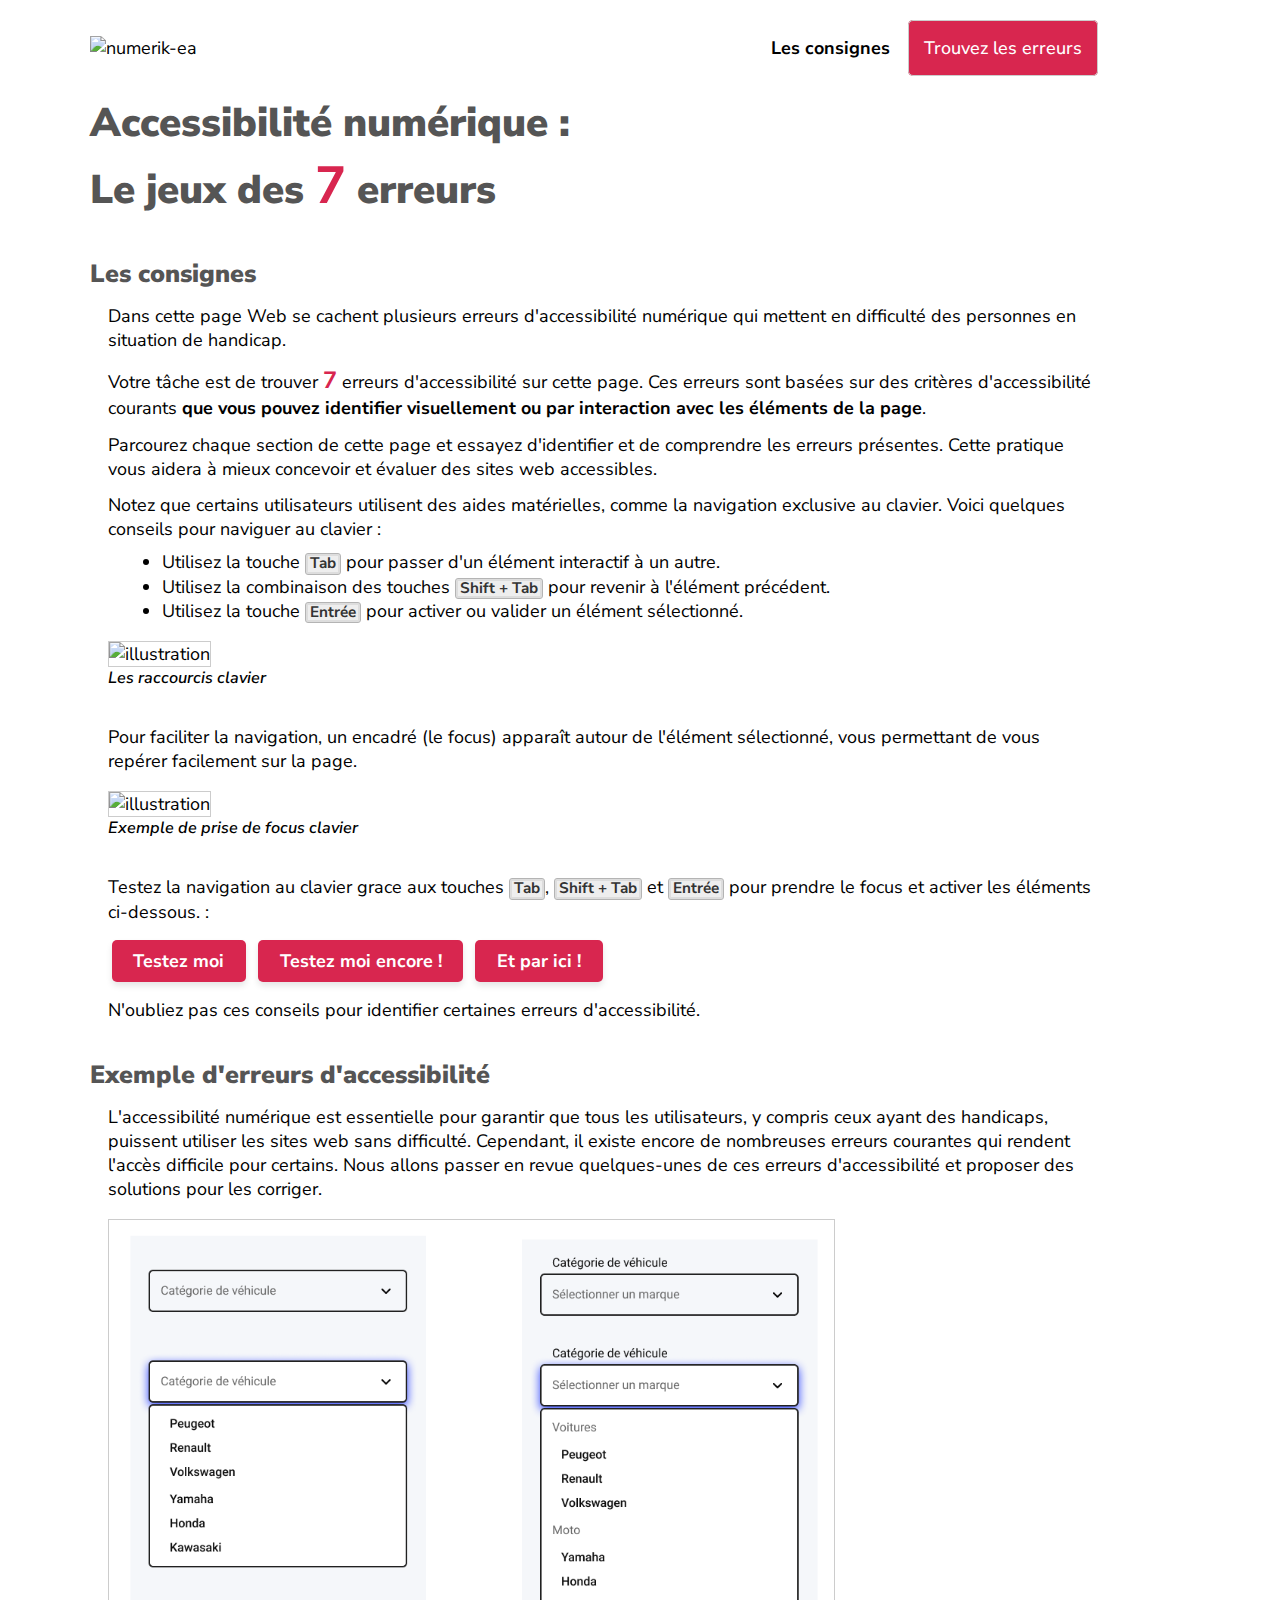
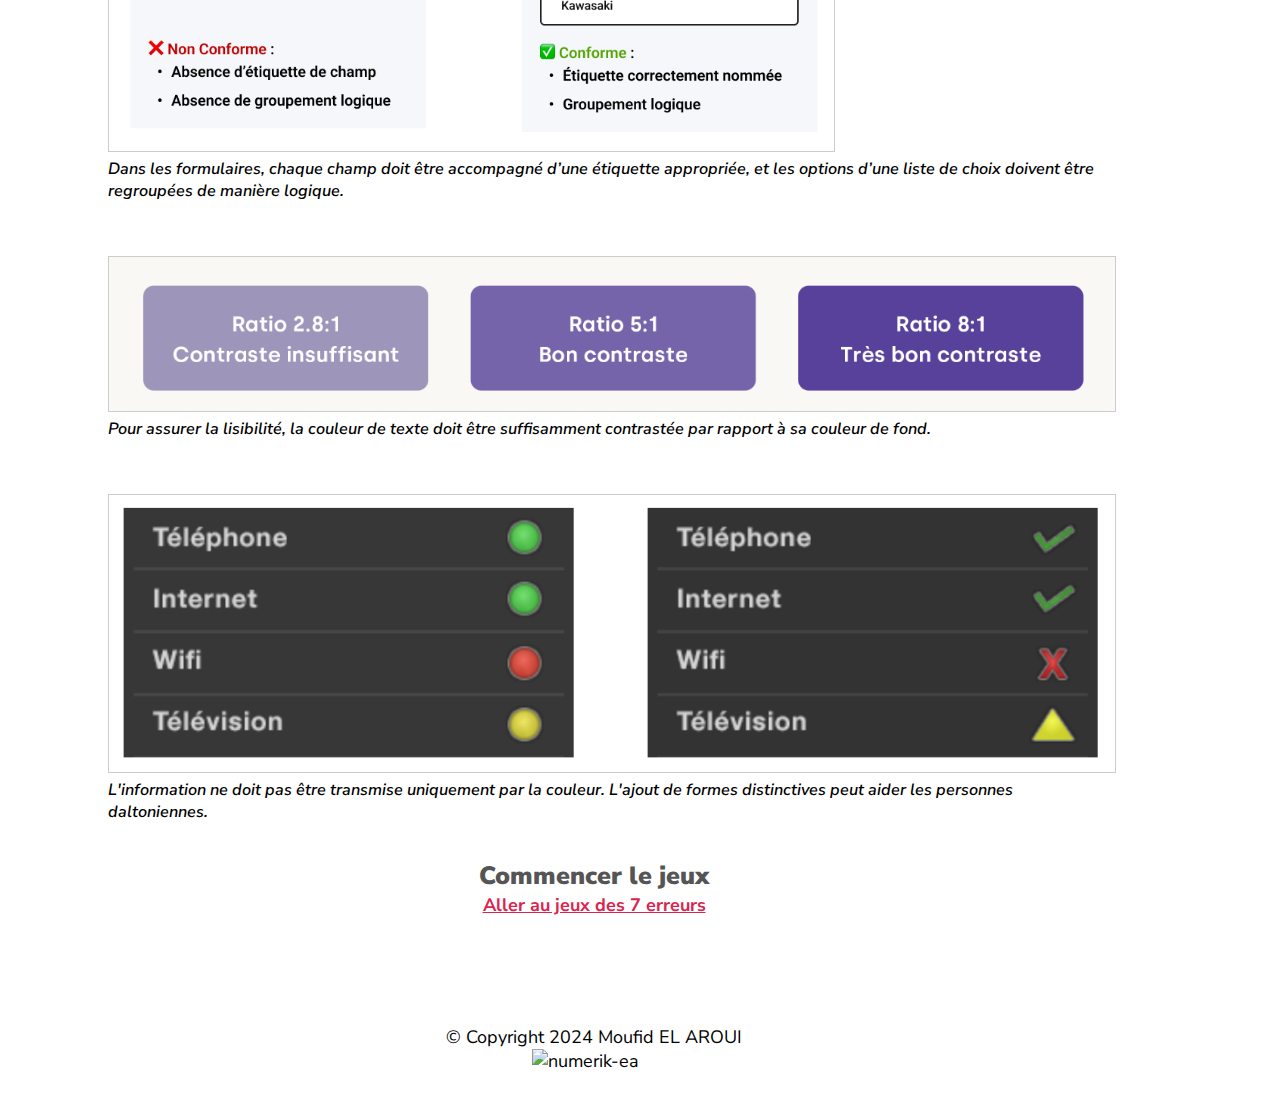
==== commit a0f9cdac: "modifs" ====
--- a/index.html
+++ b/index.html
@@ -49,7 +49,7 @@
     <main class="main" role="main" id="main">
         <div class="home">
             <h1 class="h1">Accessibilité numérique : <br> Le jeux des <span class="seven">7</span> erreurs</h1>
-            <h2 id="les_consignes" class="h2">Les consignes :</h2>
+            <h2 id="les_consignes" class="h2">Les consignes</h2>
             <section class="section3">
 
                 <div class="content">
@@ -101,14 +101,45 @@
                         <button onclick="alert('Réussi !')" tabindex="0">Testez moi encore !</button>
                         <button onclick="alert('Réussi !')" tabindex="0">Et par ici !</button>
                     </div>
-                    <p class="bullet Cbullet">N'oubliez pas ces conseils lorsque vous naviguez sur cette page pour
-                        identifier les erreurs d'accessibilité.</p>
+                    <p class="bullet Cbullet">N'oubliez pas ces conseils pour
+                        identifier certaines erreurs d'accessibilité.</p>
                     <!-- <p class="bullet Cbullet motivation">À partir d'ici, explorez la section "Trouver les erreurs !"
                         pour
                         découvrir et comprendre les erreurs d'accessibilité présentes. Bonne chance !</p> -->
                 </div>
                 <!-- <div class="img__container"><img src="/assets/img/instructional-aids_tcm11-262156_w1024_n.png" alt="">
                 </div> -->
+            </section>
+            <h2 class="h2">Exemple d'erreurs d'accessibilité</h2>
+            <section class="section3">
+                <div class="content">
+                    
+                    <p class="bullet Cbullet">L'accessibilité numérique est essentielle pour garantir que tous les utilisateurs, y compris ceux ayant des handicaps, puissent utiliser les sites web sans difficulté. Cependant, il existe encore de nombreuses erreurs courantes qui rendent l'accès difficile pour certains. Nous allons passer en revue quelques-unes de ces erreurs d'accessibilité et proposer des solutions pour les corriger.</p>
+                    <div class="exemple">
+                    <div class="ex1">
+                        <figure role="figure" aria-label="Dans les formulaires, chaque champ doit être accompagné d’une étiquette appropriée, et les options d’une liste de choix doivent être regroupées de manière logique."><img class="img__info" src="/assets/img/Capture d'écran 2024-06-27 151457.png" alt="illustration">
+                            <figcaption>
+                                Dans les formulaires, chaque champ doit être accompagné d’une étiquette appropriée, et les options d’une liste de choix doivent être regroupées de manière logique.
+                            </figcaption>
+                        </figure>
+                    </div>
+                    <div class="ex2">
+                        <figure role="figure" aria-label="Pour assurer la lisibilité, la couleur de texte doit être suffisamment contrastée par rapport à sa couleur de fond."><img class="img__info" src="/assets/img/Capture d'écran 2024-06-27 155747.png" alt="illustration">
+                            <figcaption>
+                                Pour assurer la lisibilité, la couleur de texte doit être suffisamment contrastée par rapport à sa couleur de fond.
+                            </figcaption>
+                        </figure>
+                    </div>
+                    <div class="ex3">
+                        <figure role="figure" aria-label="L'information ne doit pas être transmise uniquement par la couleur. L'ajout de formes distinctives peut aider les personnes daltoniennes."><img class="img__info" src="/assets/img/Capture d'écran 2024-06-27 1601039.png" alt="illustration">
+                            <figcaption>
+                                L'information ne doit pas être transmise uniquement par la couleur. L'ajout de formes distinctives peut aider les personnes daltoniennes.
+                            </figcaption>
+                        </figure>
+                    </div>
+                   
+                </div>
+                </div>
             </section>
  
             <div class="form-link">
--- a/assets/style.css
+++ b/assets/style.css
@@ -597,6 +597,7 @@
 
 figcaption {
   margin-left: 1rem;
-  font-size: 0.7rem;
+  font-size: 0.9rem;
+  font-weight: 600;
   font-style: italic;
 }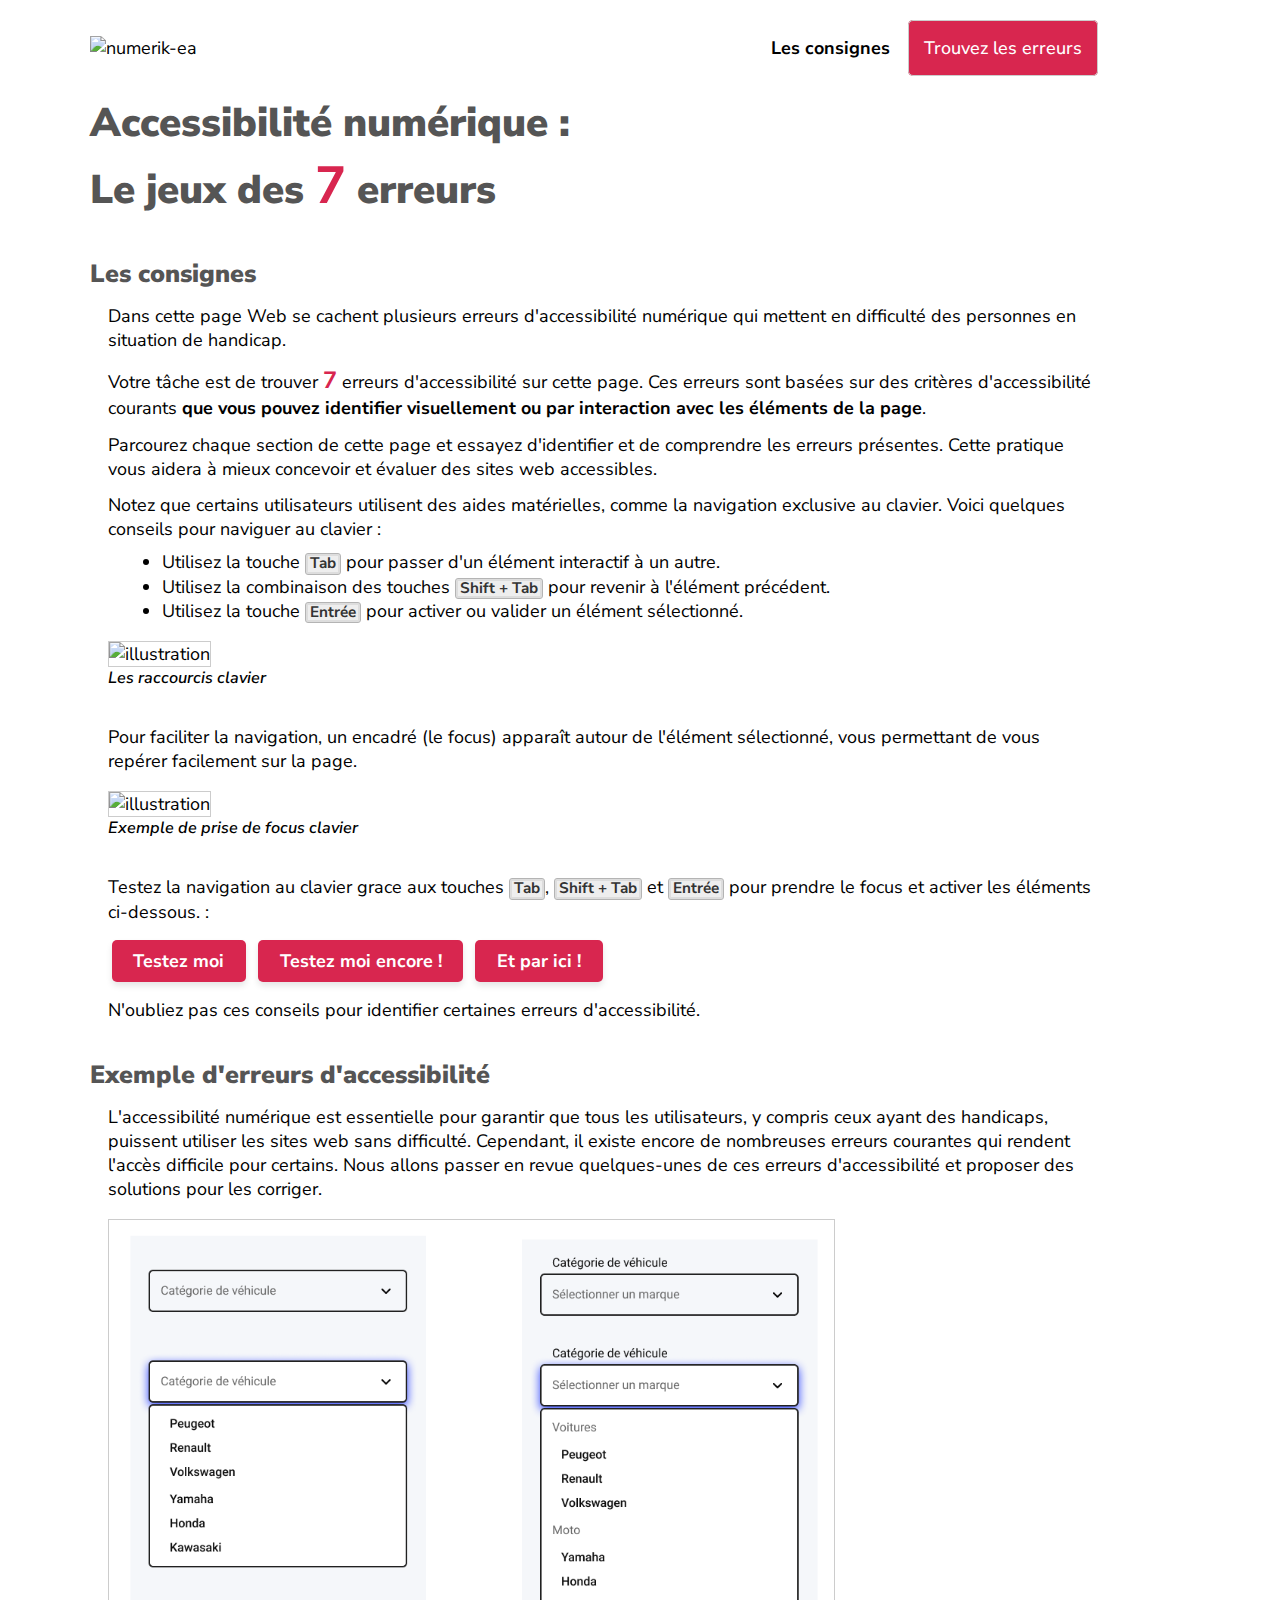
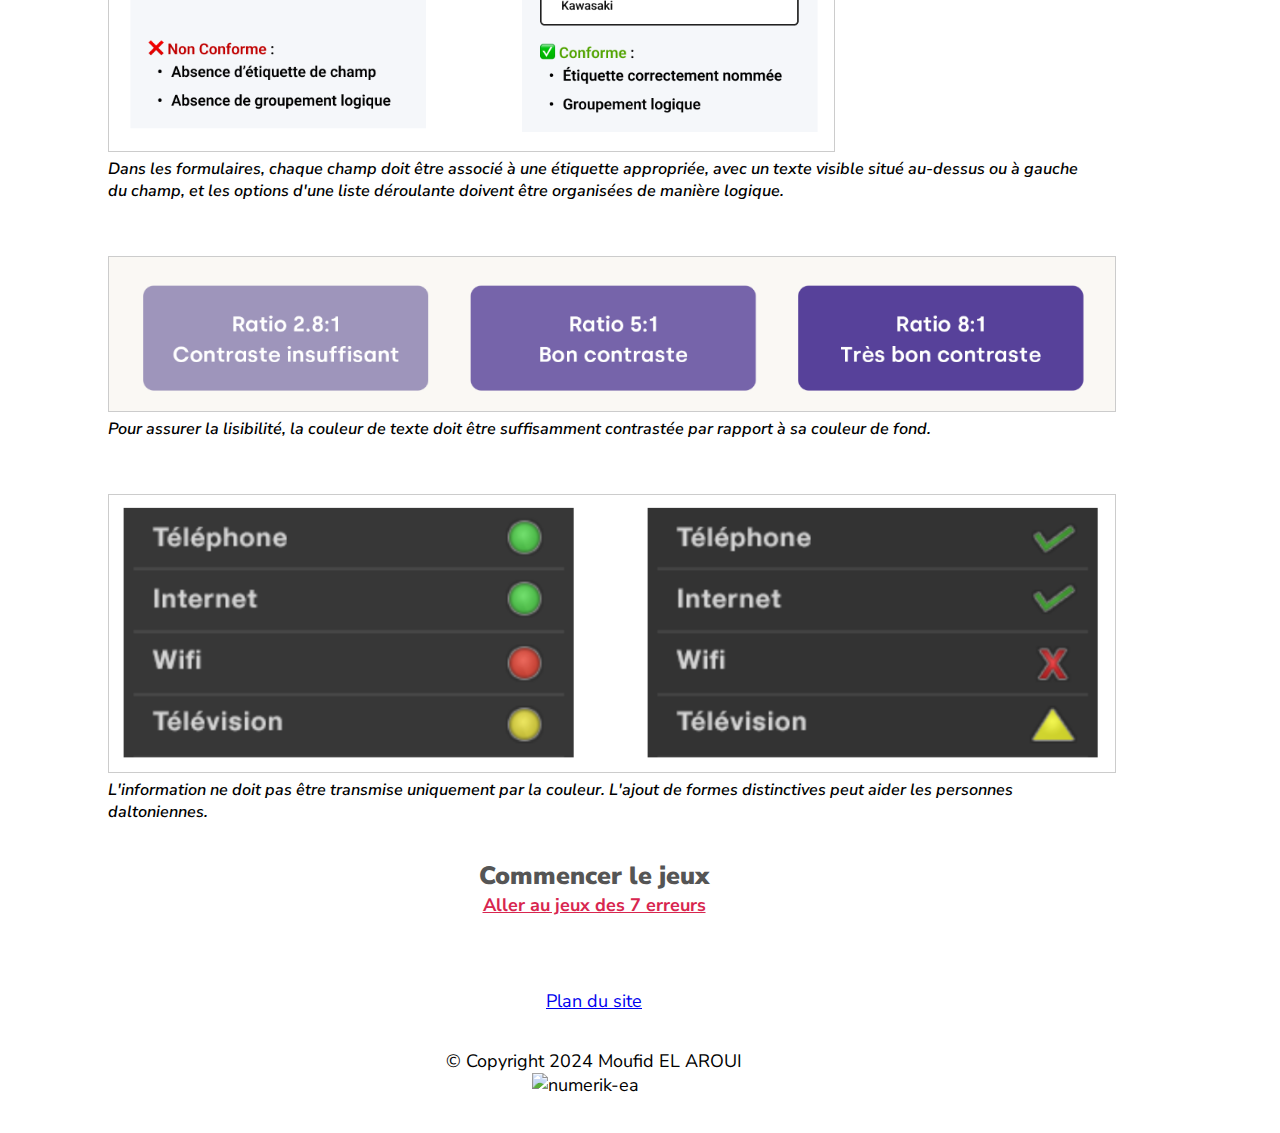
==== commit 3d95f05b: "pds" ====
--- a/index.html
+++ b/index.html
@@ -16,7 +16,13 @@
 <!-- ***********BODY*********** -->
 
 <body>
-
+    <div class="skiplink">
+        <div class="nav nav--skip-links">
+            <ul class="nav__tier nav__tier--1">
+                <li class="nav__item hide-text"><a class="nav__item" href="#main">Aller au contenu</a></li>
+            </ul>
+        </div>
+    </div>
     <!-- ***********HEADER********** -->
     <header class="header" role="banner">
 
@@ -117,9 +123,9 @@
                     <p class="bullet Cbullet">L'accessibilité numérique est essentielle pour garantir que tous les utilisateurs, y compris ceux ayant des handicaps, puissent utiliser les sites web sans difficulté. Cependant, il existe encore de nombreuses erreurs courantes qui rendent l'accès difficile pour certains. Nous allons passer en revue quelques-unes de ces erreurs d'accessibilité et proposer des solutions pour les corriger.</p>
                     <div class="exemple">
                     <div class="ex1">
-                        <figure role="figure" aria-label="Dans les formulaires, chaque champ doit être accompagné d’une étiquette appropriée, et les options d’une liste de choix doivent être regroupées de manière logique."><img class="img__info" src="/assets/img/Capture d'écran 2024-06-27 151457.png" alt="illustration">
+                        <figure role="figure" aria-label="Dans les formulaires, chaque champ doit être associé à une étiquette appropriée, avec un texte visible situé au-dessus ou à gauche du champ, et les options d'une liste déroulante doivent être organisées de manière logique."><img class="img__info" src="/assets/img/Capture d'écran 2024-06-27 151457.png" alt="illustration">
                             <figcaption>
-                                Dans les formulaires, chaque champ doit être accompagné d’une étiquette appropriée, et les options d’une liste de choix doivent être regroupées de manière logique.
+                                Dans les formulaires, chaque champ doit être associé à une étiquette appropriée, avec un texte visible situé au-dessus ou à gauche du champ, et les options d'une liste déroulante doivent être organisées de manière logique.
                             </figcaption>
                         </figure>
                     </div>
@@ -149,7 +155,7 @@
         </div>
     </main>
     <footer class="footer" role="contentinfo">
-
+        <p><a href="./PlanDuSite.html">Plan du site</a></p>
         <div class="iconcopy">
             <p class="copyright Ccopyright">© Copyright 2024 Moufid EL AROUI</p>
             <img class="icon" src="./assets/img/numerik-ea-thumb.jpg" alt="numerik-ea">
--- a/assets/style.css
+++ b/assets/style.css
@@ -92,6 +92,34 @@
   margin-top: 3rem;
 }
 
+body .skiplink .nav__tier--1 {
+  list-style: none;
+}
+body .skiplink a:focus {
+  background-color: black;
+  color: white;
+  outline: 3px solid black;
+}
+body .skiplink .hide-text a {
+  position: absolute;
+  overflow: hidden;
+  clip: rect(0 0 0 0);
+  height: 1px;
+  width: 1px;
+  margin: -1px;
+  padding: 0;
+  border: 0;
+}
+body .skiplink .hide-text a:focus {
+  position: relative;
+  overflow: visible;
+  clip: auto;
+  height: auto;
+  width: 100%;
+  margin: 0;
+  padding: 0;
+  border: 0;
+}
 .seven {
   font-weight: bold;
   font-size: 130%;
@@ -426,6 +454,10 @@
     padding: 3rem;
   }
 
+  .plan_du_site {
+    margin-top: 2rem;
+    margin-left: 3rem;
+  }
   
 }
 @media only screen and (min-width: 1024px) {
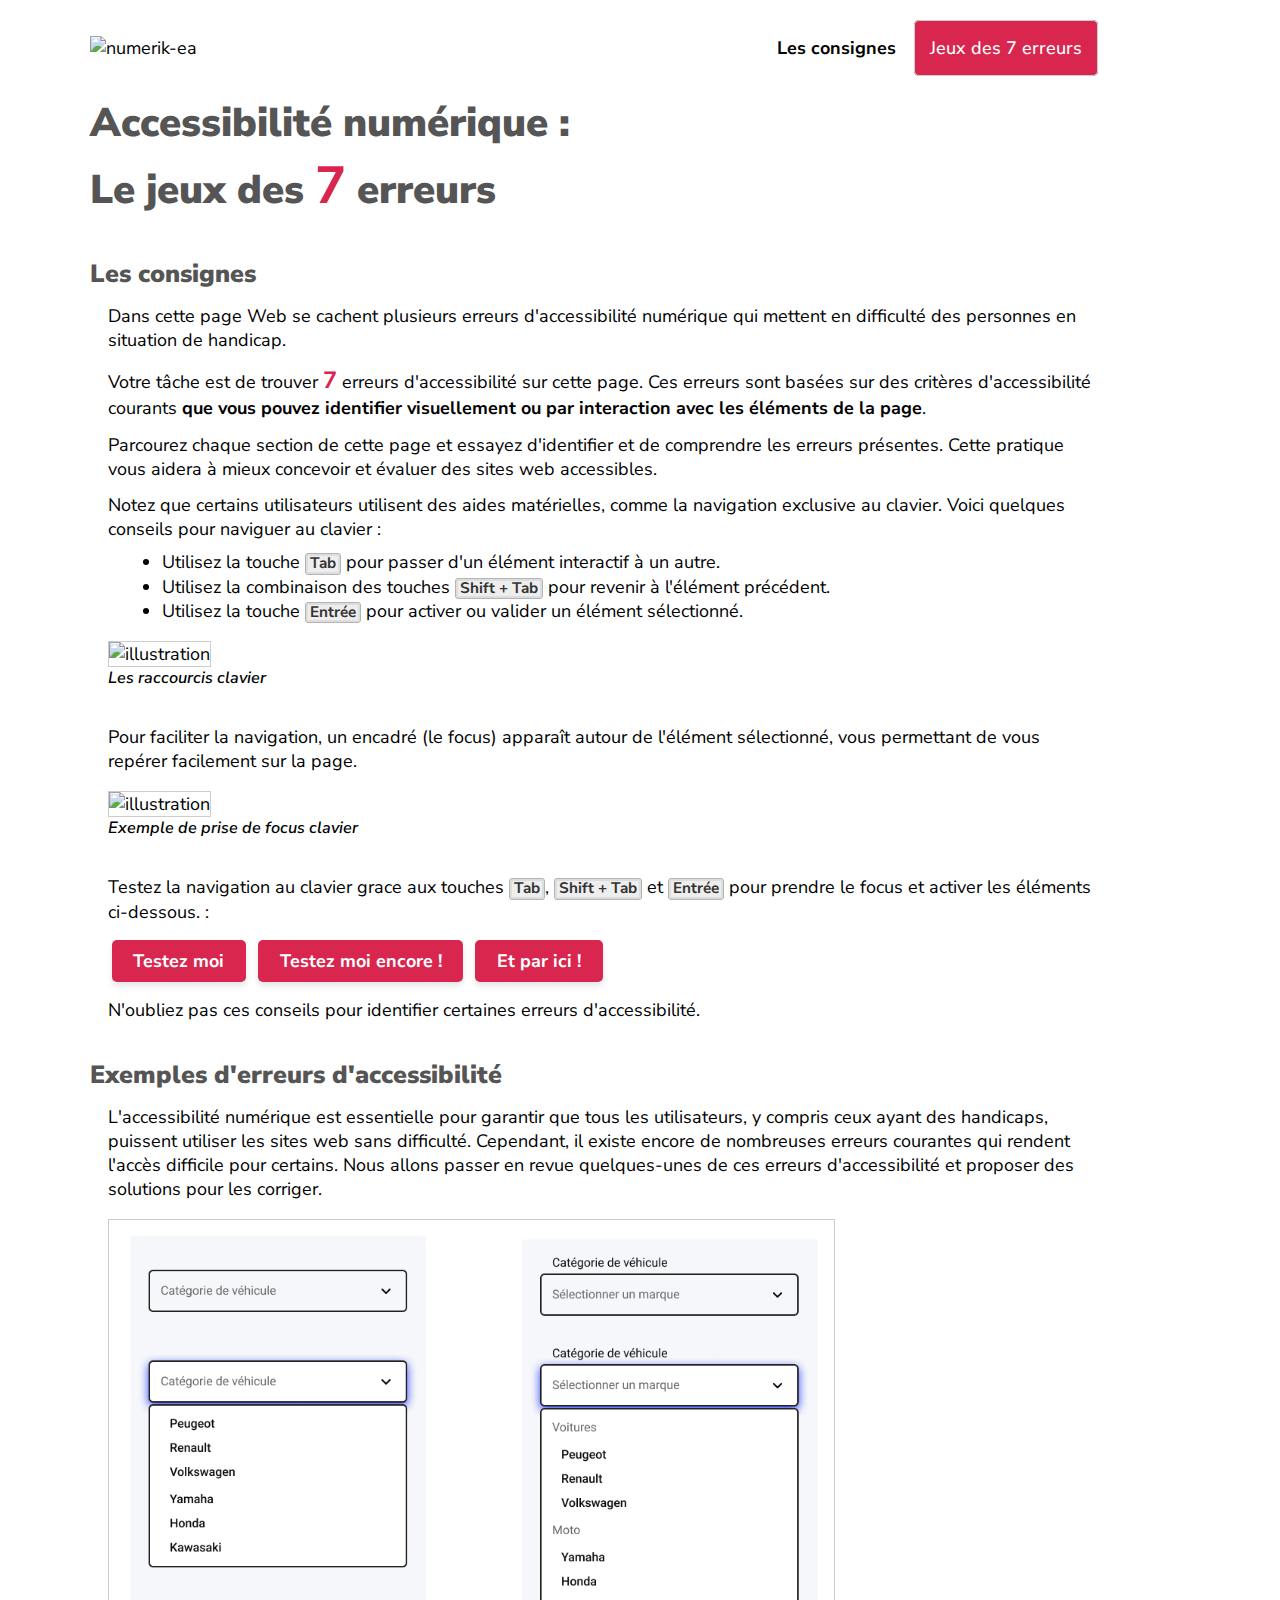
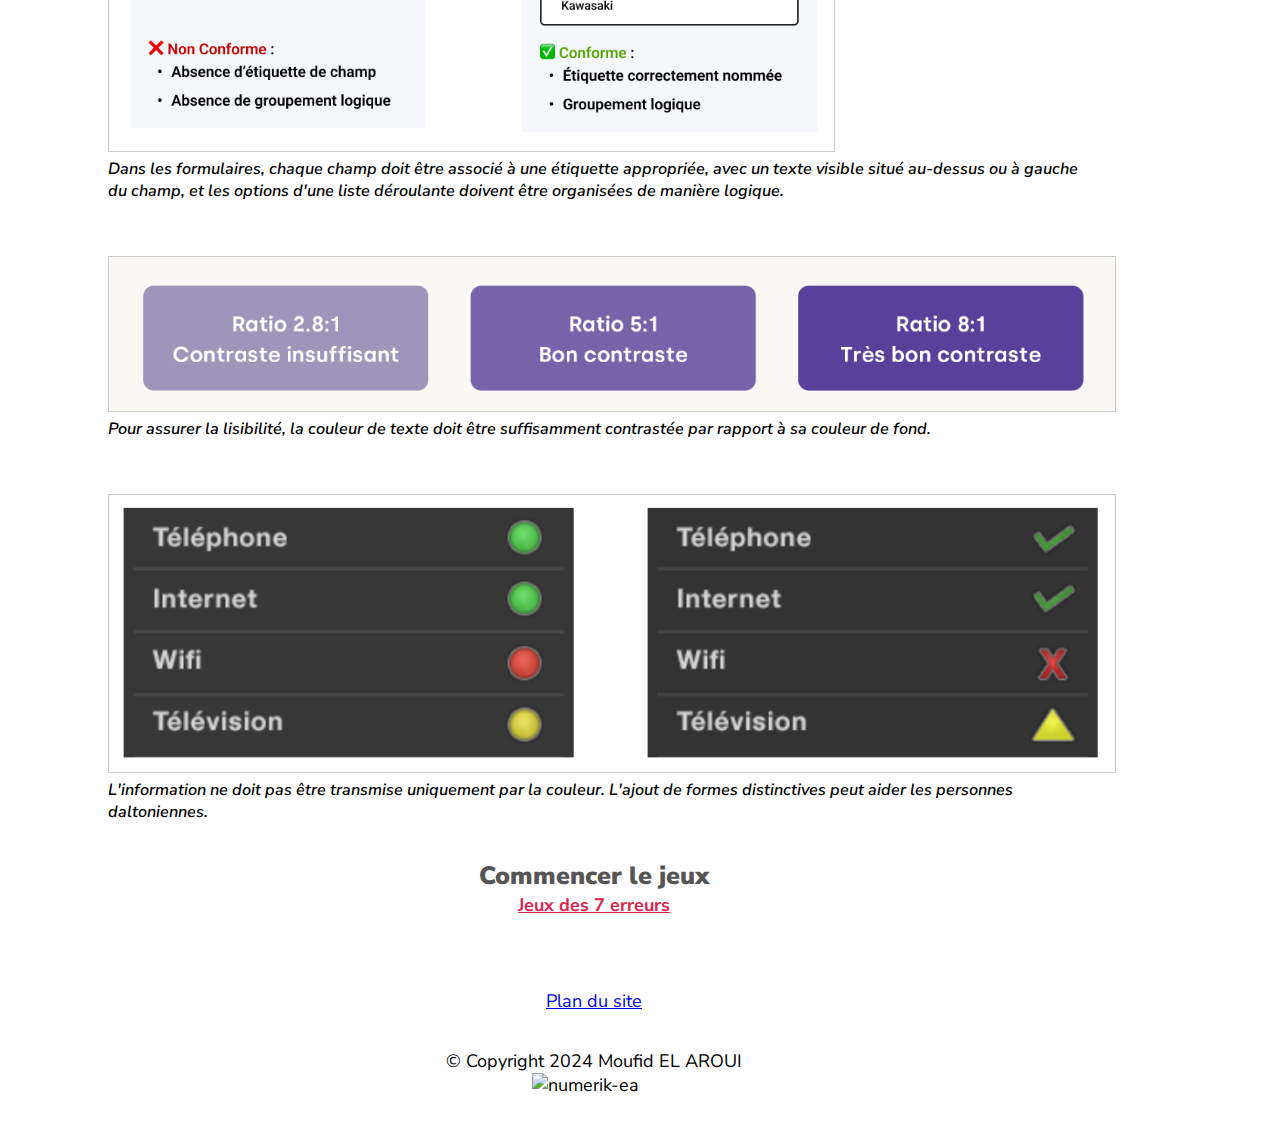
==== commit 7b13da1d: "s" ====
--- a/index.html
+++ b/index.html
@@ -32,7 +32,7 @@
         <nav class="nav" role="navigation">
             <ul class="ul">
                 <li><a href="./index.html">Les consignes</a></li>
-                <li><a href="./7erreurs.html">Trouvez les erreurs</a></li>
+                <li><a href="./7erreurs.html">Jeux des 7 erreurs</a></li>
                 
 
             </ul>
@@ -46,7 +46,7 @@
         <nav class="nav" role="navigation">
             <ul class="ul Cul">
                 <li><a href="./index.html">Les consignes</a></li>
-                <li><a href="./7erreurs.html">Trouvez les erreurs</a></li>
+                <li><a href="./7erreurs.html">Jeux des 7 erreurs</a></li>
                 
             </ul>
         </nav>
@@ -116,7 +116,7 @@
                 <!-- <div class="img__container"><img src="/assets/img/instructional-aids_tcm11-262156_w1024_n.png" alt="">
                 </div> -->
             </section>
-            <h2 class="h2">Exemple d'erreurs d'accessibilité</h2>
+            <h2 class="h2">Exemples d'erreurs d'accessibilité</h2>
             <section class="section3">
                 <div class="content">
                     
@@ -150,7 +150,7 @@
  
             <div class="form-link">
                 <h2 id="commence" class="h2">Commencer le jeux</h2>
-                <a href="./7erreurs.html">Aller au jeux des 7 erreurs</a>
+                <a href="./7erreurs.html">Jeux des 7 erreurs</a>
             </div>
         </div>
     </main>
